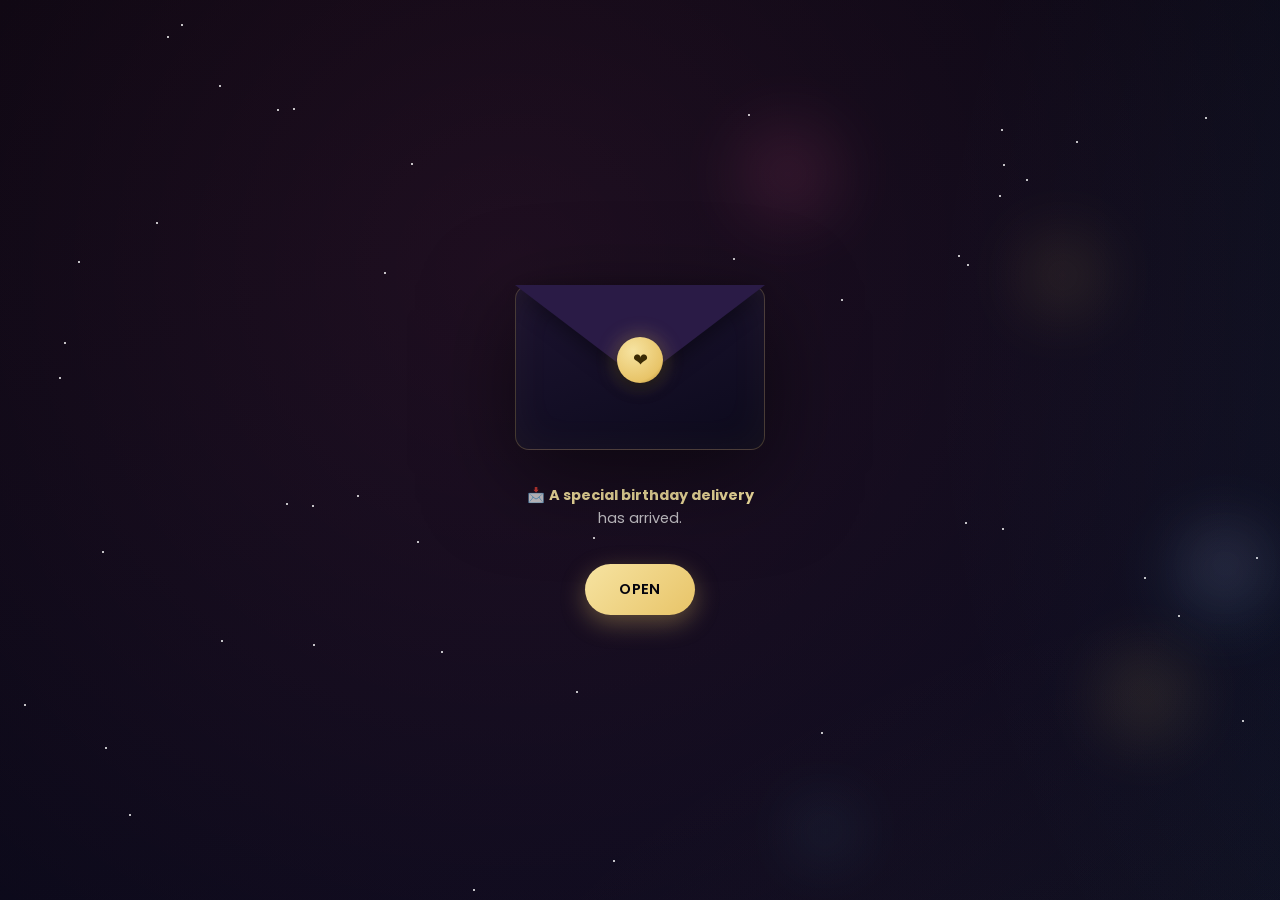
==== index.html @ 70c050ec "Add files via upload" ====
<!DOCTYPE html>
<html lang="en">
<head>
<meta charset="UTF-8">
<meta name="viewport" content="width=device-width, initial-scale=1.0, maximum-scale=1.0, user-scalable=no, viewport-fit=cover">
<title>Happy Birthday</title>
<link rel="preconnect" href="https://fonts.googleapis.com">
<link rel="preconnect" href="https://fonts.gstatic.com" crossorigin>
<link href="https://fonts.googleapis.com/css2?family=Playfair+Display:wght@600;700;800&family=Poppins:wght@300;400;500;600;700&display=swap" rel="stylesheet">
<link rel="stylesheet" href="style.css">
</head>
<body>

<div id="ambient"></div>
<canvas id="fx-canvas"></canvas>

<!-- ================= ENVELOPE ================= -->
<section class="screen active" id="screen-envelope">
  <div class="env-wrap">
    <div class="envelope" id="envelope">
      <div class="env-letter"></div>
      <div class="env-body"></div>
      <div class="env-flap"></div>
      <div class="env-seal">❤</div>
    </div>
    <p class="env-caption">📩 <b>A special birthday delivery</b><br>has arrived.</p>
    <button class="btn glow-pulse" id="openBtn">OPEN</button>
  </div>
</section>

<!-- ================= 1. WELCOME ================= -->
<section class="screen" id="screen-1">
  <div class="glass mini-box">
    <div class="eyebrow">🎉 Welcome</div>
    <h2 class="mini-title"> Happy Birthday GODA </h2>
    <p class="joke-line">You have successfully survived another year without getting arrested. That's impressive. 🎉</p>
    <p class="joke-line"><b style="color:var(--gold2)">Breaking News 📰</b><br>Scientists have confirmed that you're officially Gayest Person on Earth</p>
    <p class="joke-line"><b style="color:var(--gold2)">System Notification</b><br>Birthday mode has been activated. Cake cravings increased by 1000%.</p>
    <button class="btn nav-btn" data-next="screen-2">Continue →</button>
  </div>
</section>

<!-- ================= 2. SYSTEM UPDATE ================= -->
<section class="screen" id="screen-2">
  <div class="glass mini-box">
    <div class="eyebrow">💻 System Update</div>
    <h2 class="mini-title">Installing Birthday Update…</h2>
    <div class="bar-track" style="margin-bottom:22px;"><div class="bar-fill" id="progressFill" style="transition:width 2.2s cubic-bezier(.2,.7,.2,1);"></div></div>
    <div class="stat-row seq"><span>✔ Age Updated</span><span>+1</span></div>
    <div class="stat-row seq"><span>✔ Patience </span><span>Reduced</span></div>
    <div class="stat-row seq"><span>✔ Responsibilities Increased</span><span>100%</span></div>
    <div class="stat-row seq"><span>✔ Sleep Schedule </span><span>Corrupted</span></div>
    <div class="stat-row seq"><span>✔ Random Back Pain </span><span>Installed</span></div>
    <p class="joke-line" style="margin-top:12px;text-align:center;">😂😂😂</p>
    <button class="btn auto-btn" id="screen-2-continue" data-next="screen-stats">Continue →</button>
  </div>
</section>

<!-- ================= 3. FUNNY STATS ================= -->
<section class="screen" id="screen-stats">
  <div class="glass mini-box">
    <div class="eyebrow">📊 Funny Stats</div>
    <h2 class="mini-title">Life Meter Scan</h2>
    <div class="bar-row"><div class="bar-label"><span>Cake Capacity</span><span>100%</span></div><div class="bar-track"><div class="bar-fill" data-pct="100"></div></div></div>
    <div class="bar-row"><div class="bar-label"><span>Wallet</span><span>20%</span></div><div class="bar-track"><div class="bar-fill" data-pct="20"></div></div></div>
    <div class="bar-row"><div class="bar-label"><span>Energy</span><span>40%</span></div><div class="bar-track"><div class="bar-fill" data-pct="40"></div></div></div>
    <div class="bar-row"><div class="bar-label"><span>Confidence</span><span>999%</span></div><div class="bar-track"><div class="bar-fill" data-pct="100"></div></div></div>
    <div class="bar-row"><div class="bar-label"><span>Brain During Exams</span><span>5%</span></div><div class="bar-track"><div class="bar-fill" data-pct="5"></div></div></div>
    <button class="btn auto-btn" id="screen-stats-continue" data-next="screen-3">Continue →</button>
  </div>
</section>

<!-- ================= 4. ACHIEVEMENTS ================= -->
<section class="screen" id="screen-3">
  <div class="glass mini-box">
    <div class="eyebrow">🏆 Achievements</div>
    <h2 class="mini-title">Unlocked</h2>
    <div class="badge seq"><div class="badge-icon">🍕</div><div class="badge-text">Professional Food Destroyer</div></div>
    <div class="badge seq"><div class="badge-icon">📱</div><div class="badge-text">Certified Late Replier</div></div>
    <div class="badge seq"><div class="badge-icon">⏰</div><div class="badge-text">King of "5 More Minutes"</div></div>
    <div class="badge seq"><div class="badge-icon">💬</div><div class="badge-text">Master of Ignoring Messages</div></div>
    <div class="badge seq"><div class="badge-icon">😴</div><div class="badge-text">Olympic Gold Medalist in Sleeping</div></div>
    <div class="badge seq"><div class="badge-icon">🏳️‍🌈</div><div class="badge-text">official Member of LGBTQ+ community</div></div>
    <div class="badge seq"><div class="badge-icon">📸</div><div class="badge-text">Unlimited Screenshot Storage</div></div>
    <div class="badge seq"><div class="badge-icon">🎮</div><div class="badge-text">PUBG Master 😂</div></div>
    <button class="btn auto-btn" id="screen-3-continue" data-next="screen-warning">Continue →</button>
  </div>
</section>

<!-- ================= 5. FAKE WARNING ================= -->
<section class="screen" id="screen-warning">
  <div class="glass mini-box">
    <div class="eyebrow">😂 Warning</div>
    <h2 class="mini-title">⚠ WARNING</h2>
    <div class="term">
      <div class="line">Too much cake may cause:</div>
      <div class="line ok">• Unlimited happiness</div>
      <div class="line ok">• Sleepiness</div>
      <div class="line bad">• Zero diet tomorrow</div>
      <div class="line bad">• Financial damage to friends</div>
    </div>
    <button class="btn nav-btn" style="margin-top:20px;" data-next="screen-dna">Continue →</button>
  </div>
</section>

<!-- ================= 6. GIFT DNA SCAN ================= -->
<section class="screen" id="screen-dna">
  <div class="glass mini-box">
    <div class="eyebrow">🎁 Gift Box</div>
    <h2 class="mini-title" id="screen-dna-loader">Scanning Birthday DNA…</h2>
    <div class="check-row seq true">✔ Loves Free Food</div>
    <div class="check-row seq true">✔ Accepts Expensive Gifts</div>
    <div class="check-row seq true">✔ Loves Cakes 🍑</div>
    <p class="joke-line" style="text-align:center;margin-top:6px;">😂😂😂</p>
    <button class="btn auto-btn" id="screen-dna-continue" data-next="screen-terms">Continue →</button>
  </div>
</section>

<!-- ================= 7. FAKE TERMS ================= -->
<section class="screen" id="screen-terms">
  <div class="glass mini-box">
    <div class="eyebrow">🤣 Terms & Conditions</div>
    <h2 class="mini-title">Before opening your gift</h2>
    <p class="joke-line">You agree that:</p>
    <div class="check-row">☑ You will share the cake.</div>
    <div class="check-row">☑ You will reply to birthday wishes.</div>
    <div class="check-row">☑ You will not disappear after eating.</div>
    <div class="check-row">☑ You owe your best friend one treat.</div>
    <button class="btn nav-btn" style="margin-top:18px;" data-next="screen-maturity">I Agree →</button>
  </div>
</section>

<!-- ================= 8. FAKE LOADING - MATURITY ================= -->
<section class="screen" id="screen-maturity">
  <div class="glass mini-box">
    <div class="eyebrow">📱 Loading</div>
    <h2 class="mini-title">Searching for Maturity…</h2>
    <div class="loader-pct" id="screen-maturity-pct">0%</div>
    <div class="loader-text seq" id="screen-maturity-result" style="margin-top:12px;">❌ Error. No maturity found.<br><span style="opacity:0.8;">🤣🤣🤣</span></div>
    <button class="btn auto-btn" id="screen-maturity-continue" data-next="screen-ai">Continue →</button>
  </div>
</section>

<!-- ================= 9. AI SCAN ================= -->
<section class="screen" id="screen-ai">
  <div class="glass mini-box">
    <div class="eyebrow">🤖 AI Scan</div>
    <h2 class="mini-title">Running AI Analysis…</h2>
    <div class="stat-row seq"><span>Favorite Hobby</span><span>Sleeping 😴</span></div>
    <div class="stat-row seq"><span>Second Hobby</span><span>PUBG 🎮</span></div>
    <div class="stat-row seq"><span>Third Hobby</span><span>Ignoring Messages 📱</span></div>
    <button class="btn auto-btn" id="screen-ai-continue" data-next="screen-iq">Continue →</button>
  </div>
</section>

<!-- ================= 10. INTELLIGENCE TEST ================= -->
<section class="screen" id="screen-iq">
  <div class="glass mini-box">
    <div class="eyebrow">🧠 Intelligence Test</div>
    <h2 class="mini-title">IQ Scan Complete</h2>
    <div class="bar-row"><div class="bar-label"><span>Common Sense</span><span></span></div><div class="bar-track"><div class="bar-fill" data-pct="60"></div></div></div>
    <div class="bar-row"><div class="bar-label"><span>Gaming Skills</span><span></span></div><div class="bar-track"><div class="bar-fill" data-pct="10"></div></div></div>
    <div class="bar-row"><div class="bar-label"><span>Making Excuses</span><span></span></div><div class="bar-track"><div class="bar-fill" data-pct="100"></div></div></div>
    <p class="joke-line" style="text-align:center;margin-top:6px;">😂😂😂</p>
    <button class="btn auto-btn" id="screen-iq-continue" data-next="screen-finance">Continue →</button>
  </div>
</section>

<!-- ================= 11. FINANCIAL REPORT ================= -->
<section class="screen" id="screen-finance">
  <div class="glass mini-box">
    <div class="eyebrow">💰 Financial Report</div>
    <h2 class="mini-title">Bank Balance</h2>
    <div class="loader-text" id="screen-finance-loading">Loading…</div>
    <div class="loader-text seq" id="screen-finance-result" style="margin-top:8px;">
      <div style="font-size:28px;font-weight:700;color:var(--pink);">404</div>
      <div>Money Not Found</div>
      <div style="margin-top:6px;opacity:0.8;">🤣🤣🤣</div>
    </div>
    <button class="btn auto-btn" id="screen-finance-continue" data-next="screen-friend">Continue →</button>
  </div>
</section>

<!-- ================= 12. FRIENDSHIP CARD ================= -->
<section class="screen" id="screen-friend">
  <div class="glass mini-box">
    <div class="eyebrow">❤️ Friendship Card</div>
    <h2 class="mini-title">Congratulations!</h2>
    <p class="joke-line">You unlocked another year of annoying your best friend.</p>
    <p class="joke-line">Lifetime membership renewed successfully. ✔</p>
    <button class="btn nav-btn" data-next="screen-4">Continue →</button>
  </div>
</section>

<!-- ================= 13. QUIZ ================= -->
<section class="screen" id="screen-4">
  <div class="glass mini-box">
    <h2 class="mini-title">Who is the Gayest person today? 🤔</h2>
    <button class="quiz-opt" data-quiz>Me 😎</button>
    <button class="quiz-opt" data-quiz>Still Me 😎</button>
    <button class="quiz-opt" data-quiz>Obviously Me 😎</button>
    <button class="btn auto-btn" id="card4-reveal" data-next="screen-5">Reveal My Gift 🎁</button>
  </div>
</section>

<!-- ================= 14. GIFT TAP ================= -->
<section class="screen" id="screen-5">
  <div class="gift-wrap">
    <div class="gift-box" id="giftBox">
      <div class="gift-bow"></div>
      <div class="gift-lid"></div>
      <div class="gift-body"></div>
      <div class="gift-ribbon-v"></div>
      <div class="gift-ribbon-h"></div>
    </div>
    <p class="gift-caption">Your gift is locked. <b>Tap the gift 5 times</b> to unlock it.</p>
    <div class="tap-count" id="tapCount">0 / 5 taps</div>
  </div>
</section>

<!-- ================= FINAL SCREEN ================= -->
<section class="screen" id="screen-final">
  <div class="glass mini-box final-box">
    <div class="final-emoji">🎉🎁</div>
    <h1> <h3>Congratulations!</h3> USMAN (GODA)</h1>
    <div class="final-name" id="finalName">You have officially unlocked Level 21</div>

    <div class="term" style="text-align:left;">
      <div class="line" style="color:#fff;font-weight:600;margin-bottom:6px;">NEW FEATURES</div>
      <div class="line">+ More <b class="ok">Responsibilities</b></div>
      <div class="line">+ More <b class="ok">Bills</b></div>
      <div class="line">− Less <b class="ok">Hair</b></div>
      <div class="line">+ More <b class="ok">Memories</b></div>
      <div class="line">+ Unlimited <b class="ok">Problems</b></div>
    </div>

    <p class="final-msg">May your year be filled with happiness, success, peace, health, unforgettable memories and unlimited cake. ❤️</p>
    <div class="final-signature">Made with love (and way too much free time) by <b style="color:var(--gold2);">KHANIII</b> 😎</div>
    <div id="gift-content"></div>

    <button class="btn ghost secret-btn" id="secretGiftBtn">Click for Free Gift 🎁</button>
    <div class="secret-reveal" id="secretGiftReveal">
      <div class="secret-box">😂<br><br>Your real gift is having a friend like me.<br>You're welcome.</div>
    </div>

    <button class="btn ghost secret-btn" id="secretScanBtn">Run One More Scan 🔍</button>
    <div class="secret-reveal" id="secretScanReveal">
      <div class="secret-box">System Scan Complete<br><br>Status: <b style="color:var(--pink);">Still Single</b><br><br>😂😂😂</div>
    </div>

    <p class="final-ps" id="finalPs">P.S. — I spent hours coding this instead of sleeping, so you legally owe me a treat now. 🍰😂</p>
  </div>
</section>

 <script src="main.js"></script>
</body>
</html>
---- style.css ----
:root{
  --midnight:#05040d; --navy:#0b0f2b; --purple:#2a1b4d;
  --gold:#e8c468; --gold2:#f6e3a1; --pink:#ff5fa2; --sky:#6fd8ff; --white:#ffffff;
  --glass-bg: rgba(255,255,255,0.055); --glass-brd: rgba(255,255,255,0.14);
}
*{margin:0;padding:0;box-sizing:border-box;-webkit-tap-highlight-color:transparent;user-select:none;}
html,body{height:100%;overflow:hidden;overscroll-behavior:none;background:var(--midnight);font-family:'Poppins',sans-serif;color:var(--white);}
body{
  position:fixed;inset:0;
  background:
    radial-gradient(circle at 20% 15%, rgba(255,95,162,0.10), transparent 40%),
    radial-gradient(circle at 80% 20%, rgba(111,216,255,0.10), transparent 45%),
    radial-gradient(circle at 50% 90%, rgba(232,196,104,0.08), transparent 50%),
    linear-gradient(160deg, var(--midnight), var(--navy) 45%, var(--purple) 100%);
  background-size:200% 200%, 200% 200%, 200% 200%, 400% 400%;
  animation: bgShift 22s ease-in-out infinite;
}
@keyframes bgShift{0%{background-position:0% 0%,100% 0%,50% 100%,0% 50%;}50%{background-position:100% 50%,0% 60%,40% 30%,100% 50%;}100%{background-position:0% 0%,100% 0%,50% 100%,0% 50%;}}
h1,h2,h3{font-family:'Playfair Display',serif;}
#ambient,#fx-canvas{position:fixed;inset:0;pointer-events:none;z-index:1;}
#fx-canvas{z-index:50;}
.bokeh{position:absolute;border-radius:50%;filter:blur(30px);opacity:0.35;animation:bokehFloat linear infinite;}
@keyframes bokehFloat{0%{transform:translateY(0) translateX(0);}50%{transform:translateY(-40px) translateX(15px);}100%{transform:translateY(0) translateX(0);}}
.star{position:absolute;width:2px;height:2px;background:#fff;border-radius:50%;animation:twinkle ease-in-out infinite;}
@keyframes twinkle{0%,100%{opacity:0.15;transform:scale(1);}50%{opacity:1;transform:scale(1.6);}}
.balloon{position:absolute;bottom:-140px;border-radius:50% 50% 50% 50% / 55% 55% 45% 45%;opacity:0.55;filter:blur(0.3px);animation:balloonFloat linear infinite;}
.balloon::after{content:'';position:absolute;bottom:-26px;left:50%;width:1px;height:26px;background:rgba(255,255,255,0.25);}
@keyframes balloonFloat{0%{transform:translateY(0) translateX(0) rotate(-3deg);}50%{transform:translateY(-60vh) translateX(20px) rotate(3deg);}100%{transform:translateY(-130vh) translateX(-10px) rotate(-3deg);}}

.screen{
  position:fixed;inset:0;display:flex;flex-direction:column;align-items:center;justify-content:center;
  padding:max(24px, env(safe-area-inset-top)) 22px max(24px, env(safe-area-inset-bottom));
  opacity:0;visibility:hidden;transform:scale(0.94);
  transition: opacity .6s cubic-bezier(.22,.9,.3,1), transform .6s cubic-bezier(.22,.9,.3,1);
  z-index:2;text-align:center;overflow:hidden;
}
.screen.active{opacity:1;visibility:visible;transform:scale(1);z-index:5;}

.glass{background:var(--glass-bg);border:1px solid var(--glass-brd);backdrop-filter:blur(22px);-webkit-backdrop-filter:blur(22px);border-radius:28px;box-shadow:0 20px 60px rgba(0,0,0,0.45), inset 0 1px 0 rgba(255,255,255,0.08);}
.mini-box{width:100%;max-width:340px;padding:32px 26px;max-height:86vh;overflow-y:auto;}
.mini-box::-webkit-scrollbar{display:none;}
.mini-title{font-size:20px;margin-bottom:16px;color:#fff;}
.eyebrow{font-size:11.5px;letter-spacing:2px;text-transform:uppercase;color:var(--sky);opacity:0.85;margin-bottom:6px;}

.btn{position:relative;overflow:hidden;border:none;outline:none;cursor:pointer;padding:15px 34px;border-radius:100px;font-family:'Poppins',sans-serif;font-weight:600;font-size:14.5px;letter-spacing:0.3px;color:var(--midnight);background:linear-gradient(135deg,var(--gold2),var(--gold));box-shadow:0 8px 24px rgba(232,196,104,0.35);transition:transform .25s ease, box-shadow .25s ease;}
.btn:active{transform:scale(0.94);}
.btn.ghost{background:var(--glass-bg);color:var(--white);border:1px solid var(--glass-brd);backdrop-filter:blur(14px);}
.ripple{position:absolute;border-radius:50%;background:rgba(255,255,255,0.55);transform:scale(0);animation:rippleAnim .6s ease-out forwards;pointer-events:none;}
@keyframes rippleAnim{to{transform:scale(3);opacity:0;}}
.glow-pulse{animation:glowPulse 2.4s ease-in-out infinite;}
@keyframes glowPulse{0%,100%{box-shadow:0 8px 24px rgba(232,196,104,0.3);}50%{box-shadow:0 8px 40px rgba(232,196,104,0.65);}}

.auto-btn{margin-top:22px;opacity:0;pointer-events:none;transition:opacity .5s ease;}
.auto-btn.show{opacity:1;pointer-events:auto;}

/* reveal-on-cue items (JS toggles .show) */
.seq{opacity:0;transform:translateY(10px) scale(0.96);transition:opacity .5s cubic-bezier(.2,.8,.2,1), transform .5s cubic-bezier(.2,.8,.2,1), box-shadow .5s ease;}
.seq.show{opacity:1;transform:translateY(0) scale(1);}

/* terminal-style block */
.term{background:rgba(0,0,0,0.35);border:1px solid rgba(255,255,255,0.08);border-radius:14px;padding:16px 16px;text-align:left;font-size:13.5px;line-height:1.85;color:var(--sky);}
.term .line{margin-bottom:2px;}
.term .ok{color:var(--gold2);}
.term .bad{color:var(--pink);}

.joke-line{font-size:14.5px;line-height:1.8;color:rgba(255,255,255,0.85);margin-bottom:10px;text-align:left;}

/* stat/badge rows reuse .seq for animation */
.stat-row{display:flex;justify-content:space-between;align-items:center;padding:11px 0;border-bottom:1px solid rgba(255,255,255,0.08);font-size:14px;text-align:left;}
.stat-row span:first-child{color:rgba(255,255,255,0.65);}
.stat-row span:last-child{font-weight:600;color:var(--gold2);}

.badge{display:flex;align-items:center;gap:12px;padding:11px 13px;margin-bottom:10px;border-radius:16px;background:rgba(255,255,255,0.04);border:1px solid rgba(255,255,255,0.08);text-align:left;}
.badge.show{box-shadow:0 0 20px rgba(232,196,104,0.22);}
.badge-icon{width:34px;height:34px;border-radius:50%;display:flex;align-items:center;justify-content:center;background:radial-gradient(circle at 35% 30%,var(--gold2),var(--gold) 75%);font-size:15px;flex-shrink:0;box-shadow:0 0 12px rgba(232,196,104,0.5);}
.badge-text{font-size:13.5px;color:rgba(255,255,255,0.88);font-weight:500;}

/* progress bars */
.bar-row{margin-bottom:14px;text-align:left;}
.bar-label{display:flex;justify-content:space-between;font-size:13px;color:rgba(255,255,255,0.7);margin-bottom:6px;}
.bar-track{height:8px;border-radius:10px;background:rgba(255,255,255,0.1);overflow:hidden;}
.bar-fill{height:100%;width:0%;border-radius:10px;background:linear-gradient(90deg,var(--sky),var(--gold2));transition:width 1s cubic-bezier(.2,.7,.2,1);}

/* loader text */
.loader-text{font-size:14px;color:var(--sky);text-align:left;}
.loader-pct{font-size:22px;font-weight:700;color:var(--gold2);margin-top:6px;text-align:left;}

/* checklist */
.check-row{font-size:13.5px;text-align:left;margin-bottom:6px;}
.check-row.true{color:var(--gold2);}

/* ---------------- ENVELOPE ---------------- */
#screen-envelope .env-wrap{display:flex;flex-direction:column;align-items:center;gap:34px;}
.envelope{width:250px;height:165px;position:relative;filter:drop-shadow(0 25px 45px rgba(0,0,0,0.5));animation:envFloat 4s ease-in-out infinite;}
@keyframes envFloat{0%,100%{transform:translateY(0);}50%{transform:translateY(-10px);}}
.env-body{position:absolute;inset:0;border-radius:14px;background:linear-gradient(160deg,#1c1330,#0c0a1c);border:1px solid rgba(232,196,104,0.25);box-shadow:inset 0 0 40px rgba(232,196,104,0.05);}
.env-flap{position:absolute;top:0;left:0;width:0;height:0;border-left:125px solid transparent;border-right:125px solid transparent;border-top:95px solid #2a1b46;transform-origin:top center;transition:transform 1s cubic-bezier(.6,-0.3,.25,1.25);z-index:3;filter:drop-shadow(0 6px 10px rgba(0,0,0,0.4));}
.envelope.open .env-flap{transform:rotateX(180deg);opacity:0.94;}
.env-seal{position:absolute;top:52px;left:50%;transform:translateX(-50%);width:46px;height:46px;border-radius:50%;background:radial-gradient(circle at 35% 30%,var(--gold2),var(--gold) 70%,#a4791e);box-shadow:0 4px 12px rgba(0,0,0,0.5), 0 0 20px rgba(232,196,104,0.4);display:flex;align-items:center;justify-content:center;font-size:18px;color:#3a2a05;z-index:4;transition:opacity .4s ease, transform .4s ease;}
.envelope.open .env-seal{opacity:0;transform:translateX(-50%) scale(0.4) rotate(30deg);}
.env-letter{position:absolute;bottom:6px;left:50%;width:210px;height:0;transform:translateX(-50%);background:linear-gradient(180deg,#fff,#f4ecd8);border-radius:8px 8px 0 0;z-index:2;transition:height .8s cubic-bezier(.2,.8,.3,1.2) .25s, bottom .8s ease .25s;}
.envelope.open .env-letter{height:120px;bottom:70px;}
.env-caption{color:rgba(255,255,255,0.75);font-size:14.5px;line-height:1.6;max-width:260px;}
.env-caption b{color:var(--gold2);}

/* ---------------- GIFT CARD (tap 5x) ---------------- */
#screen-5{background:radial-gradient(circle at 50% 40%, rgba(255,95,162,0.14), transparent 55%);transition:background-color .4s ease;}
.gift-wrap{display:flex;flex-direction:column;align-items:center;gap:26px;}
.gift-box{width:150px;height:130px;position:relative;cursor:pointer;animation:giftFloat 3s ease-in-out infinite;}
@keyframes giftFloat{0%,100%{transform:translateY(0) rotate(0deg);}50%{transform:translateY(-8px) rotate(1deg);}}
.gift-body{position:absolute;bottom:0;width:100%;height:95px;background:linear-gradient(135deg,var(--pink),#c23e7f);border-radius:10px;box-shadow:0 20px 40px rgba(255,95,162,0.35);}
.gift-lid{position:absolute;top:20px;width:100%;height:26px;background:linear-gradient(135deg,#ff85bd,var(--pink));border-radius:8px;box-shadow:0 8px 16px rgba(0,0,0,0.3);}
.gift-ribbon-v{position:absolute;top:0;left:50%;transform:translateX(-50%);width:18px;height:130px;background:linear-gradient(180deg,var(--gold2),var(--gold));}
.gift-ribbon-h{position:absolute;top:26px;left:0;width:100%;height:18px;background:linear-gradient(90deg,var(--gold2),var(--gold));}
.gift-bow{position:absolute;top:-14px;left:50%;transform:translateX(-50%);width:38px;height:26px;}
.gift-bow::before,.gift-bow::after{content:'';position:absolute;top:0;width:18px;height:22px;background:var(--gold2);border-radius:50% 50% 50% 0;box-shadow:0 0 10px rgba(232,196,104,0.6);}
.gift-bow::before{left:0;transform:rotate(-25deg);}
.gift-bow::after{right:0;transform:rotate(25deg) scaleX(-1);}
.gift-box.shake{animation:shakeGift .4s ease;}
@keyframes shakeGift{0%,100%{transform:translateX(0) rotate(0);}20%{transform:translateX(-6px) rotate(-4deg);}40%{transform:translateX(6px) rotate(4deg);}60%{transform:translateX(-5px) rotate(-3deg);}80%{transform:translateX(5px) rotate(3deg);}}
.gift-box.exploded{animation:giftExplode .6s cubic-bezier(.3,1.4,.4,1) forwards;}
@keyframes giftExplode{to{transform:scale(2.4);opacity:0;}}
.gift-caption{font-size:14.5px;color:rgba(255,255,255,0.75);max-width:260px;line-height:1.6;}
.gift-caption b{color:var(--gold2);}
.tap-count{font-size:13px;letter-spacing:1px;color:var(--sky);}

/* ---------------- QUIZ ---------------- */
.quiz-opt{display:block;width:100%;margin-bottom:14px;padding:15px;border-radius:16px;background:rgba(255,255,255,0.05);border:1px solid var(--glass-brd);color:#fff;font-size:15px;font-weight:500;cursor:pointer;}

/* ---------------- FINAL SCREEN ---------------- */
.final-emoji{font-size:40px;margin-bottom:6px;}
.final-box h1{font-size:14px;letter-spacing:2.5px;text-transform:uppercase;color:var(--sky);margin-bottom:8px;font-family:'Poppins',sans-serif;font-weight:600;}
.final-name{font-family:'Playfair Display',serif;font-size:26px;font-weight:800;line-height:1.35;background:linear-gradient(120deg,var(--gold2),var(--pink) 60%,var(--sky));-webkit-background-clip:text;background-clip:text;color:transparent;margin-bottom:16px;}
.feature-list{text-align:left;margin:16px auto;max-width:250px;font-size:13.5px;line-height:2;color:rgba(255,255,255,0.85);}
.feature-list b{color:var(--gold2);}
.final-msg{font-size:13.5px;line-height:1.75;color:rgba(255,255,255,0.85);margin:16px 0;}
.final-signature{font-size:12.5px;color:rgba(255,255,255,0.55);margin-bottom:14px;}
.final-ps{margin-top:14px;font-size:12px;line-height:1.6;color:var(--sky);opacity:0;transform:translateY(8px);transition:opacity .8s ease, transform .8s ease;}
.final-ps.show{opacity:0.9;transform:translateY(0);}

.secret-btn{margin-top:14px;}
.secret-reveal{margin-top:14px;opacity:0;max-height:0;overflow:hidden;transition:opacity .5s ease, max-height .6s ease;}
.secret-reveal.show{opacity:1;max-height:220px;}
.secret-box{background:rgba(255,255,255,0.06);border:1px solid var(--glass-brd);border-radius:14px;padding:14px;font-size:13.5px;line-height:1.7;}

@media (max-height:700px){ .mini-box{max-height:80vh;} }
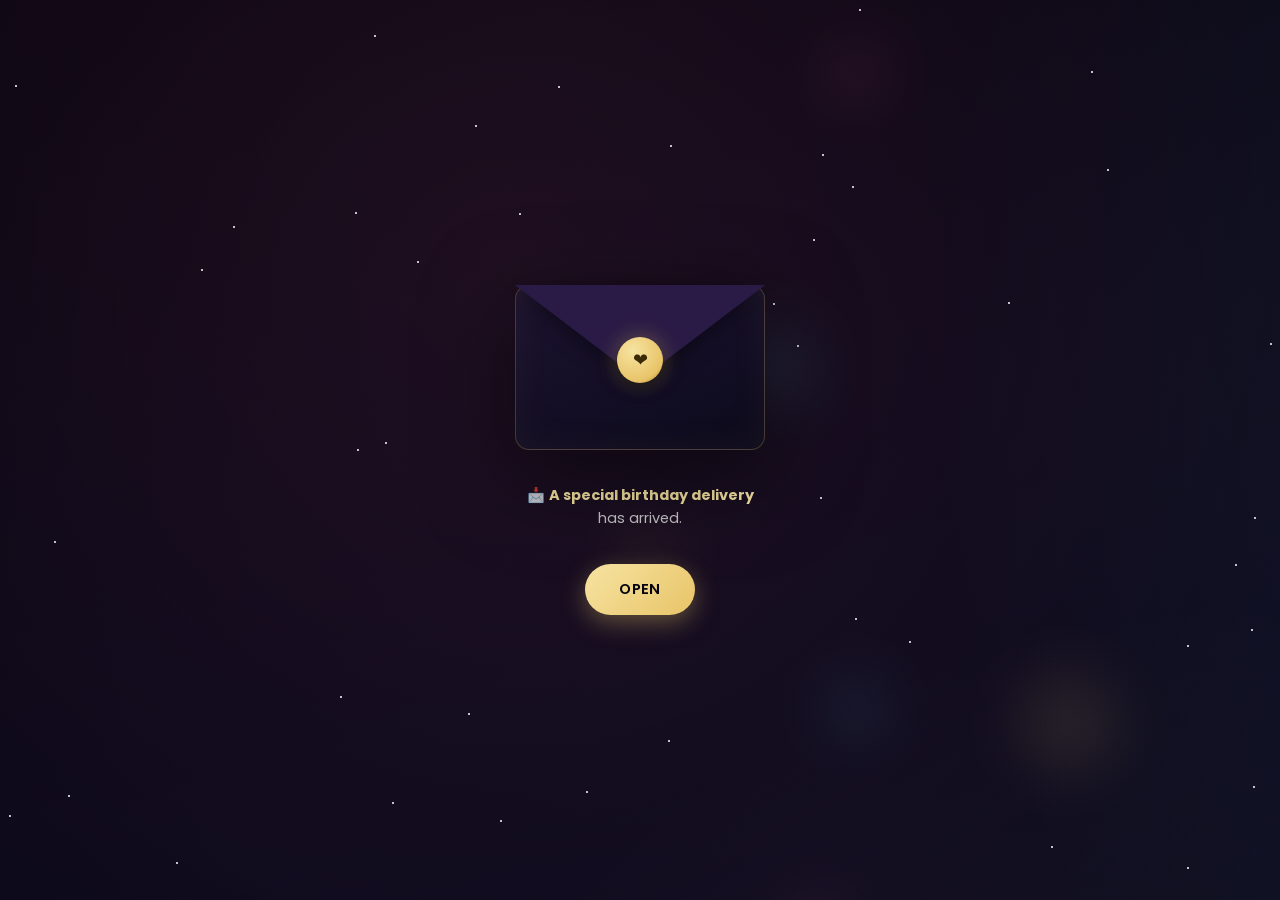
==== commit 475c6d15: "Add files via upload" ====
--- a/index.html
+++ b/index.html
@@ -66,6 +66,7 @@
     <div class="bar-row"><div class="bar-label"><span>Energy</span><span>40%</span></div><div class="bar-track"><div class="bar-fill" data-pct="40"></div></div></div>
     <div class="bar-row"><div class="bar-label"><span>Confidence</span><span>999%</span></div><div class="bar-track"><div class="bar-fill" data-pct="100"></div></div></div>
     <div class="bar-row"><div class="bar-label"><span>Brain During Exams</span><span>5%</span></div><div class="bar-track"><div class="bar-fill" data-pct="5"></div></div></div>
+     <div class="bar-row"><div class="bar-label"><span>Brain During PUBG </span><span>100%</span></div><div class="bar-track"><div class="bar-fill" data-pct="100"></div></div></div>
     <button class="btn auto-btn" id="screen-stats-continue" data-next="screen-3">Continue →</button>
   </div>
 </section>
@@ -77,11 +78,11 @@
     <h2 class="mini-title">Unlocked</h2>
     <div class="badge seq"><div class="badge-icon">🍕</div><div class="badge-text">Professional Food Destroyer</div></div>
     <div class="badge seq"><div class="badge-icon">📱</div><div class="badge-text">Certified Late Replier</div></div>
-    <div class="badge seq"><div class="badge-icon">⏰</div><div class="badge-text">King of "5 More Minutes"</div></div>
+    <div class="badge seq"><div class="badge-icon">✊🏾</div><div class="badge-text">King of "5 Times a Day"</div></div>
     <div class="badge seq"><div class="badge-icon">💬</div><div class="badge-text">Master of Ignoring Messages</div></div>
     <div class="badge seq"><div class="badge-icon">😴</div><div class="badge-text">Olympic Gold Medalist in Sleeping</div></div>
     <div class="badge seq"><div class="badge-icon">🏳️‍🌈</div><div class="badge-text">official Member of LGBTQ+ community</div></div>
-    <div class="badge seq"><div class="badge-icon">📸</div><div class="badge-text">Unlimited Screenshot Storage</div></div>
+    <div class="badge seq"><div class="badge-icon">🧑‍🤝‍🧑</div><div class="badge-text">Unlimited Body count</div></div>
     <div class="badge seq"><div class="badge-icon">🎮</div><div class="badge-text">PUBG Master 😂</div></div>
     <button class="btn auto-btn" id="screen-3-continue" data-next="screen-warning">Continue →</button>
   </div>
@@ -107,10 +108,10 @@
 <section class="screen" id="screen-dna">
   <div class="glass mini-box">
     <div class="eyebrow">🎁 Gift Box</div>
-    <h2 class="mini-title" id="screen-dna-loader">Scanning Birthday DNA…</h2>
+    <h2 class="mini-title" id="screen-dna-loader">Scanning Birthday BOY DNA…</h2>
     <div class="check-row seq true">✔ Loves Free Food</div>
     <div class="check-row seq true">✔ Accepts Expensive Gifts</div>
-    <div class="check-row seq true">✔ Loves Cakes 🍑</div>
+    <div class="check-row seq true">✔ Loves Cakes Boys 🍑</div>
     <p class="joke-line" style="text-align:center;margin-top:6px;">😂😂😂</p>
     <button class="btn auto-btn" id="screen-dna-continue" data-next="screen-terms">Continue →</button>
   </div>
@@ -125,11 +126,10 @@
     <div class="check-row">☑ You will share the cake.</div>
     <div class="check-row">☑ You will reply to birthday wishes.</div>
     <div class="check-row">☑ You will not disappear after eating.</div>
-    <div class="check-row">☑ You owe your best friend one treat.</div>
+    <div class="check-row">☑ You owe your friends one treat.</div>
     <button class="btn nav-btn" style="margin-top:18px;" data-next="screen-maturity">I Agree →</button>
   </div>
 </section>
-
 <!-- ================= 8. FAKE LOADING - MATURITY ================= -->
 <section class="screen" id="screen-maturity">
   <div class="glass mini-box">
@@ -140,7 +140,6 @@
     <button class="btn auto-btn" id="screen-maturity-continue" data-next="screen-ai">Continue →</button>
   </div>
 </section>
-
 <!-- ================= 9. AI SCAN ================= -->
 <section class="screen" id="screen-ai">
   <div class="glass mini-box">
@@ -149,6 +148,7 @@
     <div class="stat-row seq"><span>Favorite Hobby</span><span>Sleeping 😴</span></div>
     <div class="stat-row seq"><span>Second Hobby</span><span>PUBG 🎮</span></div>
     <div class="stat-row seq"><span>Third Hobby</span><span>Ignoring Messages 📱</span></div>
+    <div class="stat-row seq"><span>Fourth Hobby</span><span>Chohar Baziii 🏳️‍🌈😂</span></div>
     <button class="btn auto-btn" id="screen-ai-continue" data-next="screen-iq">Continue →</button>
   </div>
 </section>
@@ -195,11 +195,12 @@
 <!-- ================= 13. QUIZ ================= -->
 <section class="screen" id="screen-4">
   <div class="glass mini-box">
-    <h2 class="mini-title">Who is the Gayest person today? 🤔</h2>
-    <button class="quiz-opt" data-quiz>Me 😎</button>
-    <button class="quiz-opt" data-quiz>Still Me 😎</button>
-    <button class="quiz-opt" data-quiz>Obviously Me 😎</button>
-    <button class="btn auto-btn" id="card4-reveal" data-next="screen-5">Reveal My Gift 🎁</button>
+    <h2 class="mini-title">Are you Gay 🏳️‍🌈? 🤔 (click one)</h2>
+    <button class="quiz-opt" data-quiz>A: YES</button>
+    <button class="quiz-opt" data-quiz>B: Option A</button>
+    <button class="quiz-opt" data-quiz>C: Definitly </button>
+    <button class="quiz-opt" data-quiz>D: Option B </button>
+    <button class="btn auto-btn" id="card4-reveal" data-next="screen-5">Nice Here's your Gift 🎁</button>
   </div>
 </section>
 
@@ -222,20 +223,21 @@
 <section class="screen" id="screen-final">
   <div class="glass mini-box final-box">
     <div class="final-emoji">🎉🎁</div>
-    <h1> <h3>Congratulations!</h3> USMAN (GODA)</h1>
+     <h3>Congratulations!</h3> <h1>USMAN (GODA)</h1>
     <div class="final-name" id="finalName">You have officially unlocked Level 21</div>
 
     <div class="term" style="text-align:left;">
       <div class="line" style="color:#fff;font-weight:600;margin-bottom:6px;">NEW FEATURES</div>
       <div class="line">+ More <b class="ok">Responsibilities</b></div>
-      <div class="line">+ More <b class="ok">Bills</b></div>
-      <div class="line">− Less <b class="ok">Hair</b></div>
+      <div class="line">+ More <b class="ok">Muthi count</b></div>
+      <div class="line">+ More <b class="ok">Enemies</b></div>
       <div class="line">+ More <b class="ok">Memories</b></div>
       <div class="line">+ Unlimited <b class="ok">Problems</b></div>
+      <div class="line">- Less <b class="ok">survival chance</b></div>
     </div>
 
     <p class="final-msg">May your year be filled with happiness, success, peace, health, unforgettable memories and unlimited cake. ❤️</p>
-    <div class="final-signature">Made with love (and way too much free time) by <b style="color:var(--gold2);">KHANIII</b> 😎</div>
+    <div class="final-signature">This Gift is presented by <b style="color:var(--gold2);">KHANIII</b> 😜</div>
     <div id="gift-content"></div>
 
     <button class="btn ghost secret-btn" id="secretGiftBtn">Click for Free Gift 🎁</button>
@@ -245,10 +247,10 @@
 
     <button class="btn ghost secret-btn" id="secretScanBtn">Run One More Scan 🔍</button>
     <div class="secret-reveal" id="secretScanReveal">
-      <div class="secret-box">System Scan Complete<br><br>Status: <b style="color:var(--pink);">Still Single</b><br><br>😂😂😂</div>
-    </div>
-
-    <p class="final-ps" id="finalPs">P.S. — I spent hours coding this instead of sleeping, so you legally owe me a treat now. 🍰😂</p>
+      <div class="secret-box">System Scan Complete<br><br>Status: <b style="color:var(--pink);">Still Gay</b><br><br>😂😂😂</div>
+    </div>
+
+    <p class="final-ps" id="finalPs">P.S. — I spent hours coding this , so you legally owe me a treat now. 🍰😂</p>
   </div>
 </section>
 
